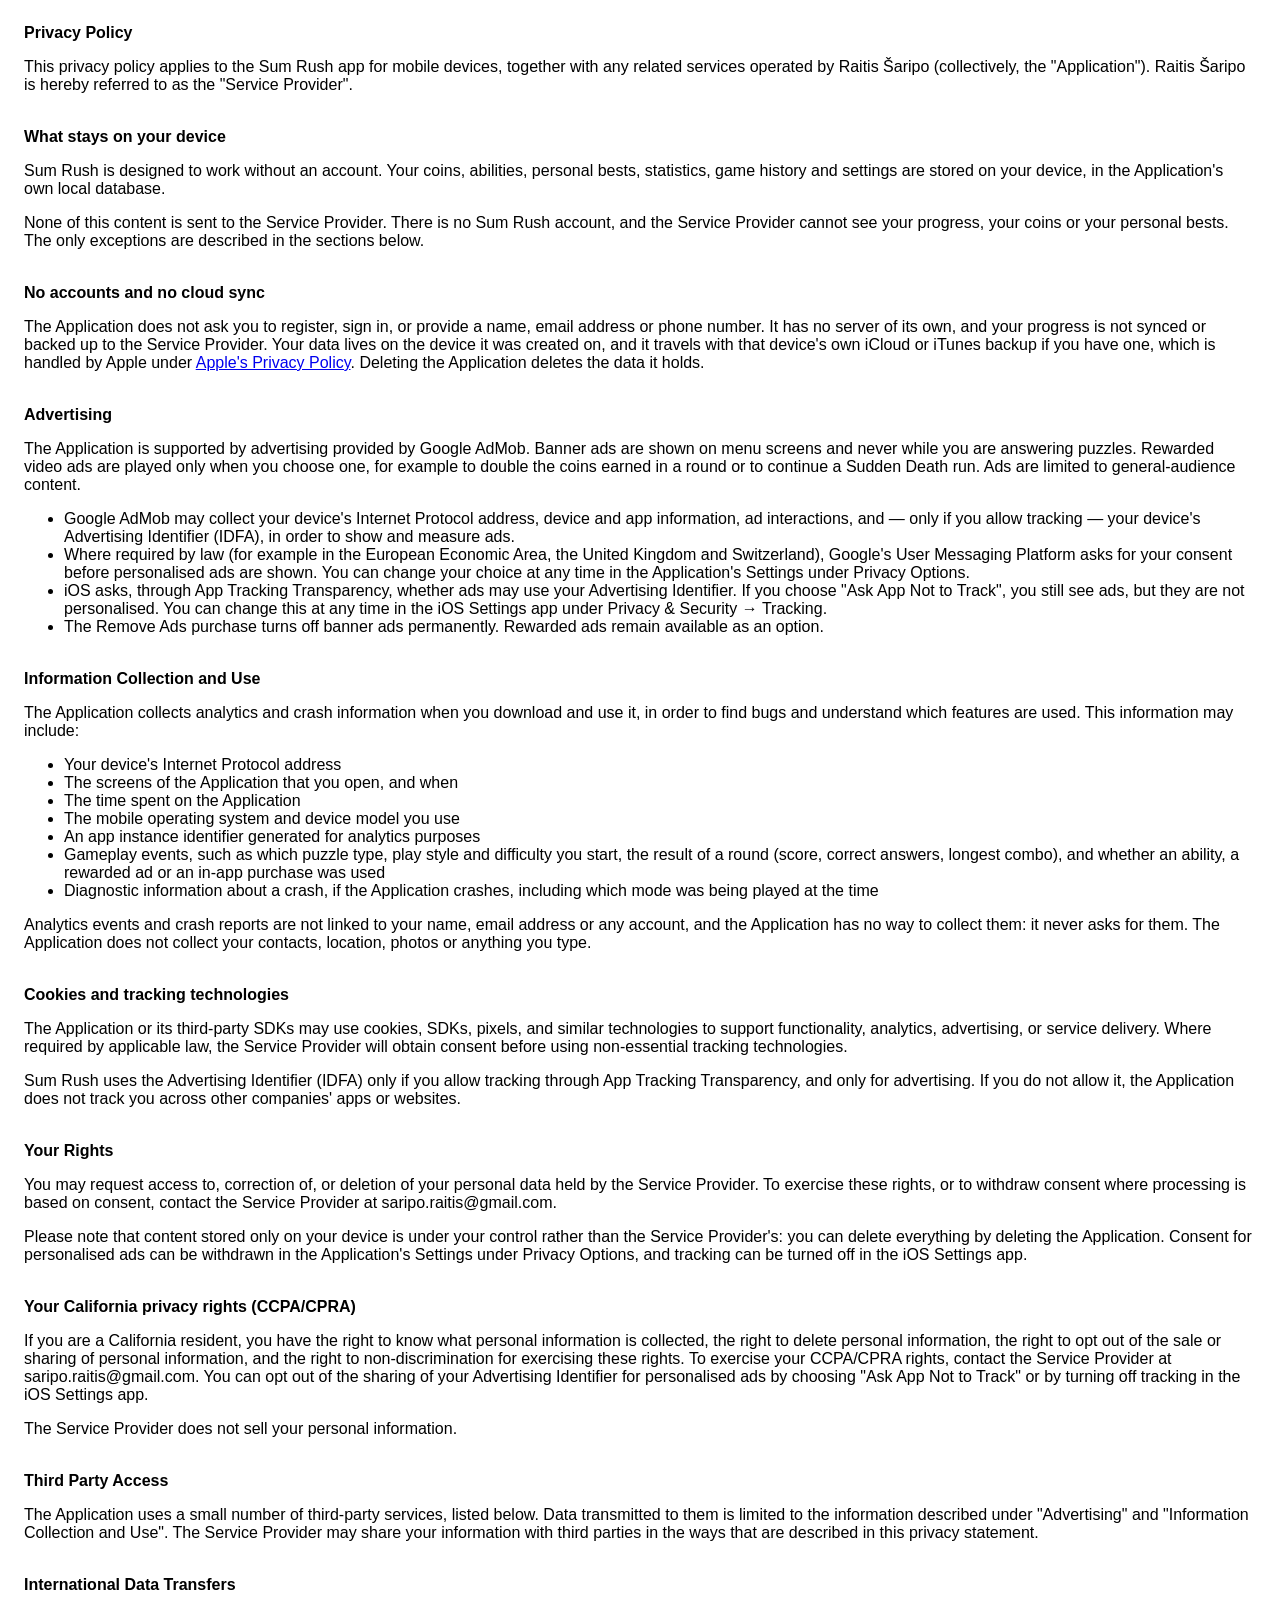
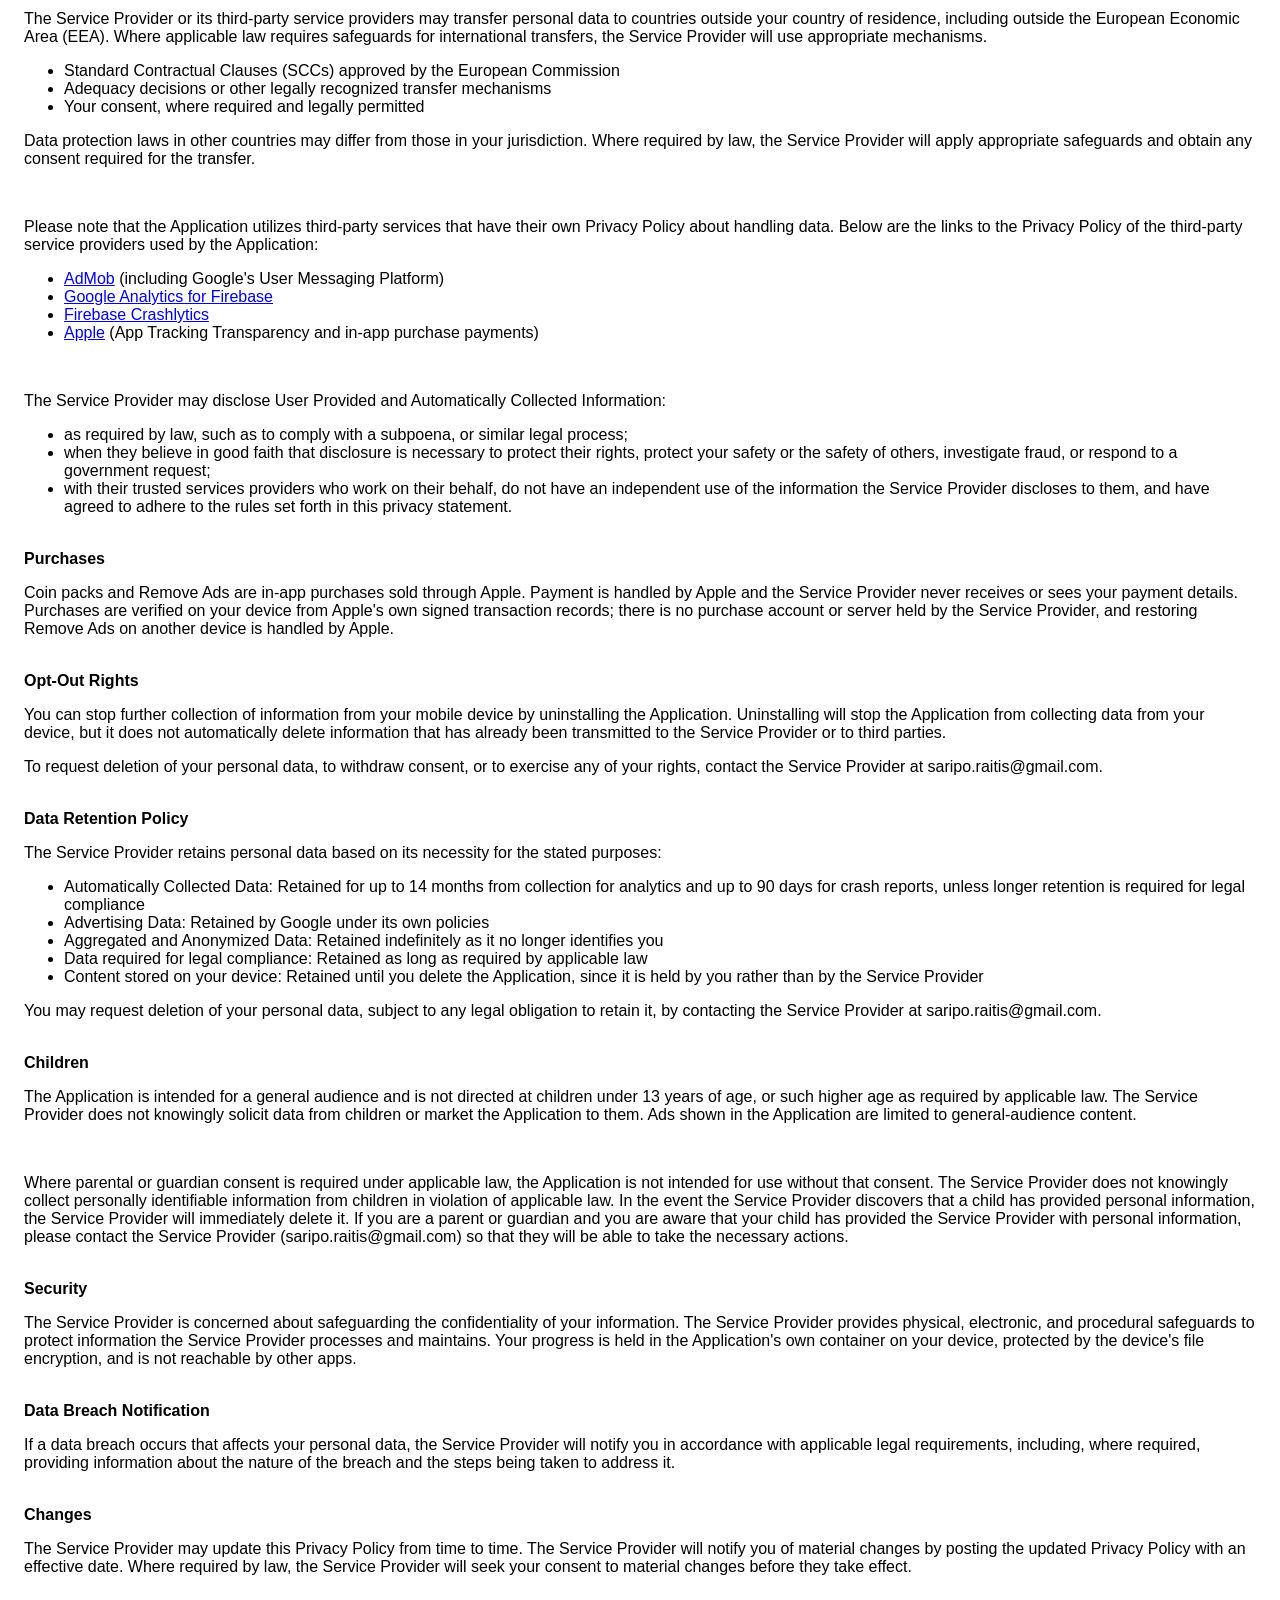
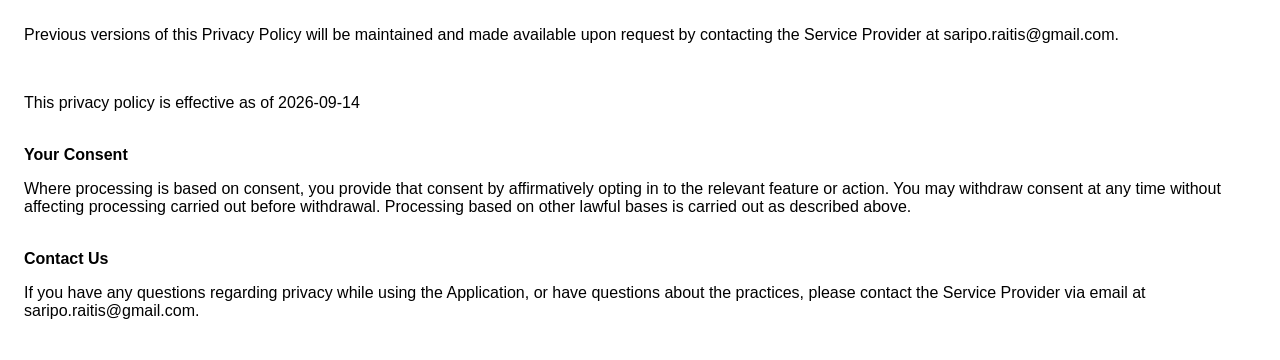
==== privacy-policy.html @ c650c555 "Add initial privacy policy for the application" ====
<!doctype html>
<html>
    <head>
        <meta charset="utf-8" />
        <meta name="viewport" content="width=device-width" />
        <title>Privacy Policy</title>
        <style>
            body {
                font-family: "Helvetica Neue", Helvetica, Arial, sans-serif;
                padding: 1em;
            }
        </style>
    </head>
    <body>
        <strong>Privacy Policy</strong>
        <p>
            This privacy policy applies to the Sum Rush app for mobile devices, together with any related services
            operated by Raitis Šaripo (collectively, the "Application"). Raitis Šaripo is hereby referred to as the
            "Service Provider".
        </p>
        <br /><strong>What stays on your device</strong>
        <p>
            Sum Rush is designed to work without an account. Your coins, abilities, personal bests, statistics, game
            history and settings are stored on your device, in the Application's own local database.
        </p>
        <p>
            None of this content is sent to the Service Provider. There is no Sum Rush account, and the Service
            Provider cannot see your progress, your coins or your personal bests. The only exceptions are described in
            the sections below.
        </p>
        <br /><strong>No accounts and no cloud sync</strong>
        <p>
            The Application does not ask you to register, sign in, or provide a name, email address or phone number. It
            has no server of its own, and your progress is not synced or backed up to the Service Provider. Your data
            lives on the device it was created on, and it travels with that device's own iCloud or iTunes backup if you
            have one, which is handled by Apple under
            <a href="https://www.apple.com/legal/privacy/" target="_blank" rel="noopener noreferrer"
                >Apple's Privacy Policy</a
            >. Deleting the Application deletes the data it holds.
        </p>
        <br /><strong>Advertising</strong>
        <p>
            The Application is supported by advertising provided by Google AdMob. Banner ads are shown on menu screens
            and never while you are answering puzzles. Rewarded video ads are played only when you choose one, for
            example to double the coins earned in a round or to continue a Sudden Death run. Ads are limited to
            general-audience content.
        </p>
        <ul>
            <li>
                Google AdMob may collect your device's Internet Protocol address, device and app information, ad
                interactions, and — only if you allow tracking — your device's Advertising Identifier (IDFA), in order
                to show and measure ads.
            </li>
            <li>
                Where required by law (for example in the European Economic Area, the United Kingdom and Switzerland),
                Google's User Messaging Platform asks for your consent before personalised ads are shown. You can
                change your choice at any time in the Application's Settings under Privacy Options.
            </li>
            <li>
                iOS asks, through App Tracking Transparency, whether ads may use your Advertising Identifier. If you
                choose "Ask App Not to Track", you still see ads, but they are not personalised. You can change this at
                any time in the iOS Settings app under Privacy &amp; Security → Tracking.
            </li>
            <li>
                The Remove Ads purchase turns off banner ads permanently. Rewarded ads remain available as an option.
            </li>
        </ul>
        <br /><strong>Information Collection and Use</strong>
        <p>
            The Application collects analytics and crash information when you download and use it, in order to find
            bugs and understand which features are used. This information may include:
        </p>
        <ul>
            <li>Your device's Internet Protocol address</li>
            <li>The screens of the Application that you open, and when</li>
            <li>The time spent on the Application</li>
            <li>The mobile operating system and device model you use</li>
            <li>An app instance identifier generated for analytics purposes</li>
            <li>
                Gameplay events, such as which puzzle type, play style and difficulty you start, the result of a round
                (score, correct answers, longest combo), and whether an ability, a rewarded ad or an in-app purchase
                was used
            </li>
            <li>
                Diagnostic information about a crash, if the Application crashes, including which mode was being
                played at the time
            </li>
        </ul>
        <p>
            Analytics events and crash reports are not linked to your name, email address or any account, and the
            Application has no way to collect them: it never asks for them. The Application does not collect your
            contacts, location, photos or anything you type.
        </p>
        <br /><strong>Cookies and tracking technologies</strong>
        <p>
            The Application or its third-party SDKs may use cookies, SDKs, pixels, and similar technologies to support
            functionality, analytics, advertising, or service delivery. Where required by applicable law, the Service
            Provider will obtain consent before using non-essential tracking technologies.
        </p>
        <p>
            Sum Rush uses the Advertising Identifier (IDFA) only if you allow tracking through App Tracking
            Transparency, and only for advertising. If you do not allow it, the Application does not track you across
            other companies' apps or websites.
        </p>
        <!----><br /><strong>Your Rights</strong>
        <p>
            You may request access to, correction of, or deletion of your personal data held by the Service Provider.
            To exercise these rights, or to withdraw consent where processing is based on consent, contact the Service
            Provider at saripo.raitis@gmail.com.
        </p>
        <p>
            Please note that content stored only on your device is under your control rather than the Service
            Provider's: you can delete everything by deleting the Application. Consent for personalised ads can be
            withdrawn in the Application's Settings under Privacy Options, and tracking can be turned off in the iOS
            Settings app.
        </p>
        <br /><strong>Your California privacy rights (CCPA/CPRA)</strong>
        <p>
            If you are a California resident, you have the right to know what personal information is collected, the
            right to delete personal information, the right to opt out of the sale or sharing of personal information,
            and the right to non-discrimination for exercising these rights. To exercise your CCPA/CPRA rights, contact
            the Service Provider at saripo.raitis@gmail.com. You can opt out of the sharing of your Advertising
            Identifier for personalised ads by choosing "Ask App Not to Track" or by turning off tracking in the iOS
            Settings app.
        </p>
        <p>The Service Provider does not sell your personal information.</p>
        <br /><strong>Third Party Access</strong>
        <p>
            The Application uses a small number of third-party services, listed below. Data transmitted to them is
            limited to the information described under "Advertising" and "Information Collection and Use". The Service
            Provider may share your information with third parties in the ways that are described in this privacy
            statement.
        </p>
        <br /><strong>International Data Transfers</strong>
        <p>
            The Service Provider or its third-party service providers may transfer personal data to countries outside
            your country of residence, including outside the European Economic Area (EEA). Where applicable law
            requires safeguards for international transfers, the Service Provider will use appropriate mechanisms.
        </p>
        <ul>
            <li>Standard Contractual Clauses (SCCs) approved by the European Commission</li>
            <li>Adequacy decisions or other legally recognized transfer mechanisms</li>
            <li>Your consent, where required and legally permitted</li>
        </ul>
        <p>
            Data protection laws in other countries may differ from those in your jurisdiction. Where required by law,
            the Service Provider will apply appropriate safeguards and obtain any consent required for the transfer.
        </p>
        <div>
            <br />
            <p>
                Please note that the Application utilizes third-party services that have their own Privacy Policy about
                handling data. Below are the links to the Privacy Policy of the third-party service providers used by
                the Application:
            </p>
            <ul>
                <li>
                    <a href="https://support.google.com/admob/answer/6128543" target="_blank" rel="noopener noreferrer"
                        >AdMob</a
                    >
                    (including Google's User Messaging Platform)
                </li>
                <li>
                    <a href="https://firebase.google.com/support/privacy" target="_blank" rel="noopener noreferrer"
                        >Google Analytics for Firebase</a
                    >
                </li>
                <li>
                    <a href="https://firebase.google.com/support/privacy/" target="_blank" rel="noopener noreferrer"
                        >Firebase Crashlytics</a
                    >
                </li>
                <li>
                    <a href="https://www.apple.com/legal/privacy/" target="_blank" rel="noopener noreferrer">Apple</a>
                    (App Tracking Transparency and in-app purchase payments)
                </li>
            </ul>
        </div>
        <br />
        <p>The Service Provider may disclose User Provided and Automatically Collected Information:</p>
        <ul>
            <li>as required by law, such as to comply with a subpoena, or similar legal process;</li>
            <li>
                when they believe in good faith that disclosure is necessary to protect their rights, protect your
                safety or the safety of others, investigate fraud, or respond to a government request;
            </li>
            <li>
                with their trusted services providers who work on their behalf, do not have an independent use of the
                information the Service Provider discloses to them, and have agreed to adhere to the rules set forth in
                this privacy statement.
            </li>
        </ul>
        <p></p>
        <br /><strong>Purchases</strong>
        <p>
            Coin packs and Remove Ads are in-app purchases sold through Apple. Payment is handled by Apple and the
            Service Provider never receives or sees your payment details. Purchases are verified on your device from
            Apple's own signed transaction records; there is no purchase account or server held by the Service
            Provider, and restoring Remove Ads on another device is handled by Apple.
        </p>
        <br /><strong>Opt-Out Rights</strong>
        <div>
            <p>
                You can stop further collection of information from your mobile device by uninstalling the Application.
                Uninstalling will stop the Application from collecting data from your device, but it does not
                automatically delete information that has already been transmitted to the Service Provider or to third
                parties.
            </p>
        </div>
        <!---->
        <p>
            To request deletion of your personal data, to withdraw consent, or to exercise any of your rights, contact
            the Service Provider at saripo.raitis@gmail.com.
        </p>
        <br /><strong>Data Retention Policy</strong>
        <p>The Service Provider retains personal data based on its necessity for the stated purposes:</p>
        <ul>
            <li>
                Automatically Collected Data: Retained for up to 14 months from collection for analytics and up to 90
                days for crash reports, unless longer retention is required for legal compliance
            </li>
            <li>Advertising Data: Retained by Google under its own policies</li>
            <li>Aggregated and Anonymized Data: Retained indefinitely as it no longer identifies you</li>
            <li>Data required for legal compliance: Retained as long as required by applicable law</li>
            <li>
                Content stored on your device: Retained until you delete the Application, since it is held by you
                rather than by the Service Provider
            </li>
        </ul>
        <p>
            You may request deletion of your personal data, subject to any legal obligation to retain it, by contacting
            the Service Provider at saripo.raitis@gmail.com.
        </p>
        <!----><br /><strong>Children</strong>
        <p>
            The Application is intended for a general audience and is not directed at children under 13 years of age,
            or such higher age as required by applicable law. The Service Provider does not knowingly solicit data from
            children or market the Application to them. Ads shown in the Application are limited to general-audience
            content.
        </p>
        <div>
            <br />
            <p>
                Where parental or guardian consent is required under applicable law, the Application is not intended
                for use without that consent. The Service Provider does not knowingly collect personally identifiable
                information from children in violation of applicable law. In the event the Service Provider discovers
                that a child has provided personal information, the Service Provider will immediately delete it. If you
                are a parent or guardian and you are aware that your child has provided the Service Provider with
                personal information, please contact the Service Provider (saripo.raitis@gmail.com) so that they will be
                able to take the necessary actions.
            </p>
        </div>
        <br /><strong>Security</strong>
        <p>
            The Service Provider is concerned about safeguarding the confidentiality of your information. The Service
            Provider provides physical, electronic, and procedural safeguards to protect information the Service
            Provider processes and maintains. Your progress is held in the Application's own container on your device,
            protected by the device's file encryption, and is not reachable by other apps.
        </p>
        <br /><strong>Data Breach Notification</strong>
        <p>
            If a data breach occurs that affects your personal data, the Service Provider will notify you in accordance
            with applicable legal requirements, including, where required, providing information about the nature of
            the breach and the steps being taken to address it.
        </p>
        <br /><strong>Changes</strong>
        <p>
            The Service Provider may update this Privacy Policy from time to time. The Service Provider will notify you
            of material changes by posting the updated Privacy Policy with an effective date. Where required by law,
            the Service Provider will seek your consent to material changes before they take effect.
        </p>
        <br />
        <p>
            Previous versions of this Privacy Policy will be maintained and made available upon request by contacting
            the Service Provider at saripo.raitis@gmail.com.
        </p>
        <br />
        <p>This privacy policy is effective as of 2026-09-14</p>
        <br /><strong>Your Consent</strong>
        <p>
            Where processing is based on consent, you provide that consent by affirmatively opting in to the relevant
            feature or action. You may withdraw consent at any time without affecting processing carried out before
            withdrawal. Processing based on other lawful bases is carried out as described above.
        </p>
        <br /><strong>Contact Us</strong>
        <p>
            If you have any questions regarding privacy while using the Application, or have questions about the
            practices, please contact the Service Provider via email at saripo.raitis@gmail.com.
        </p>
    </body>
</html>
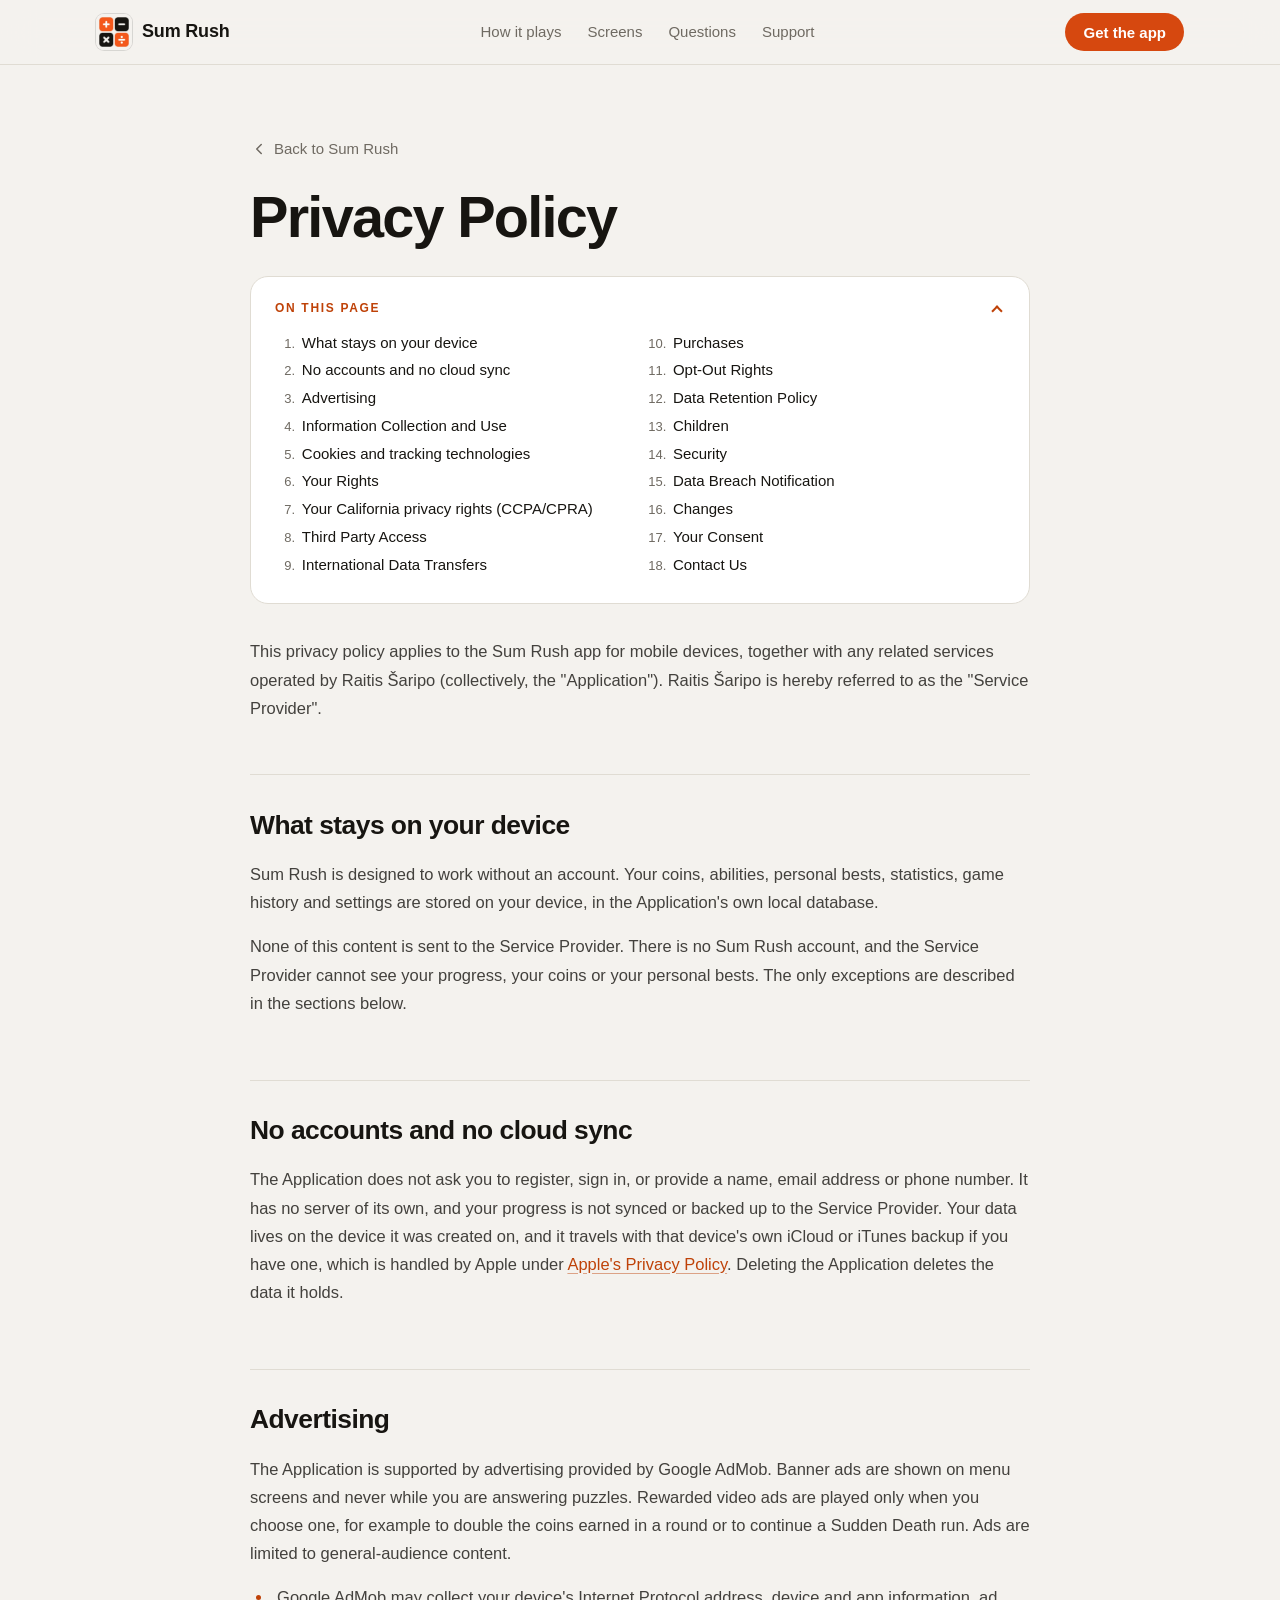
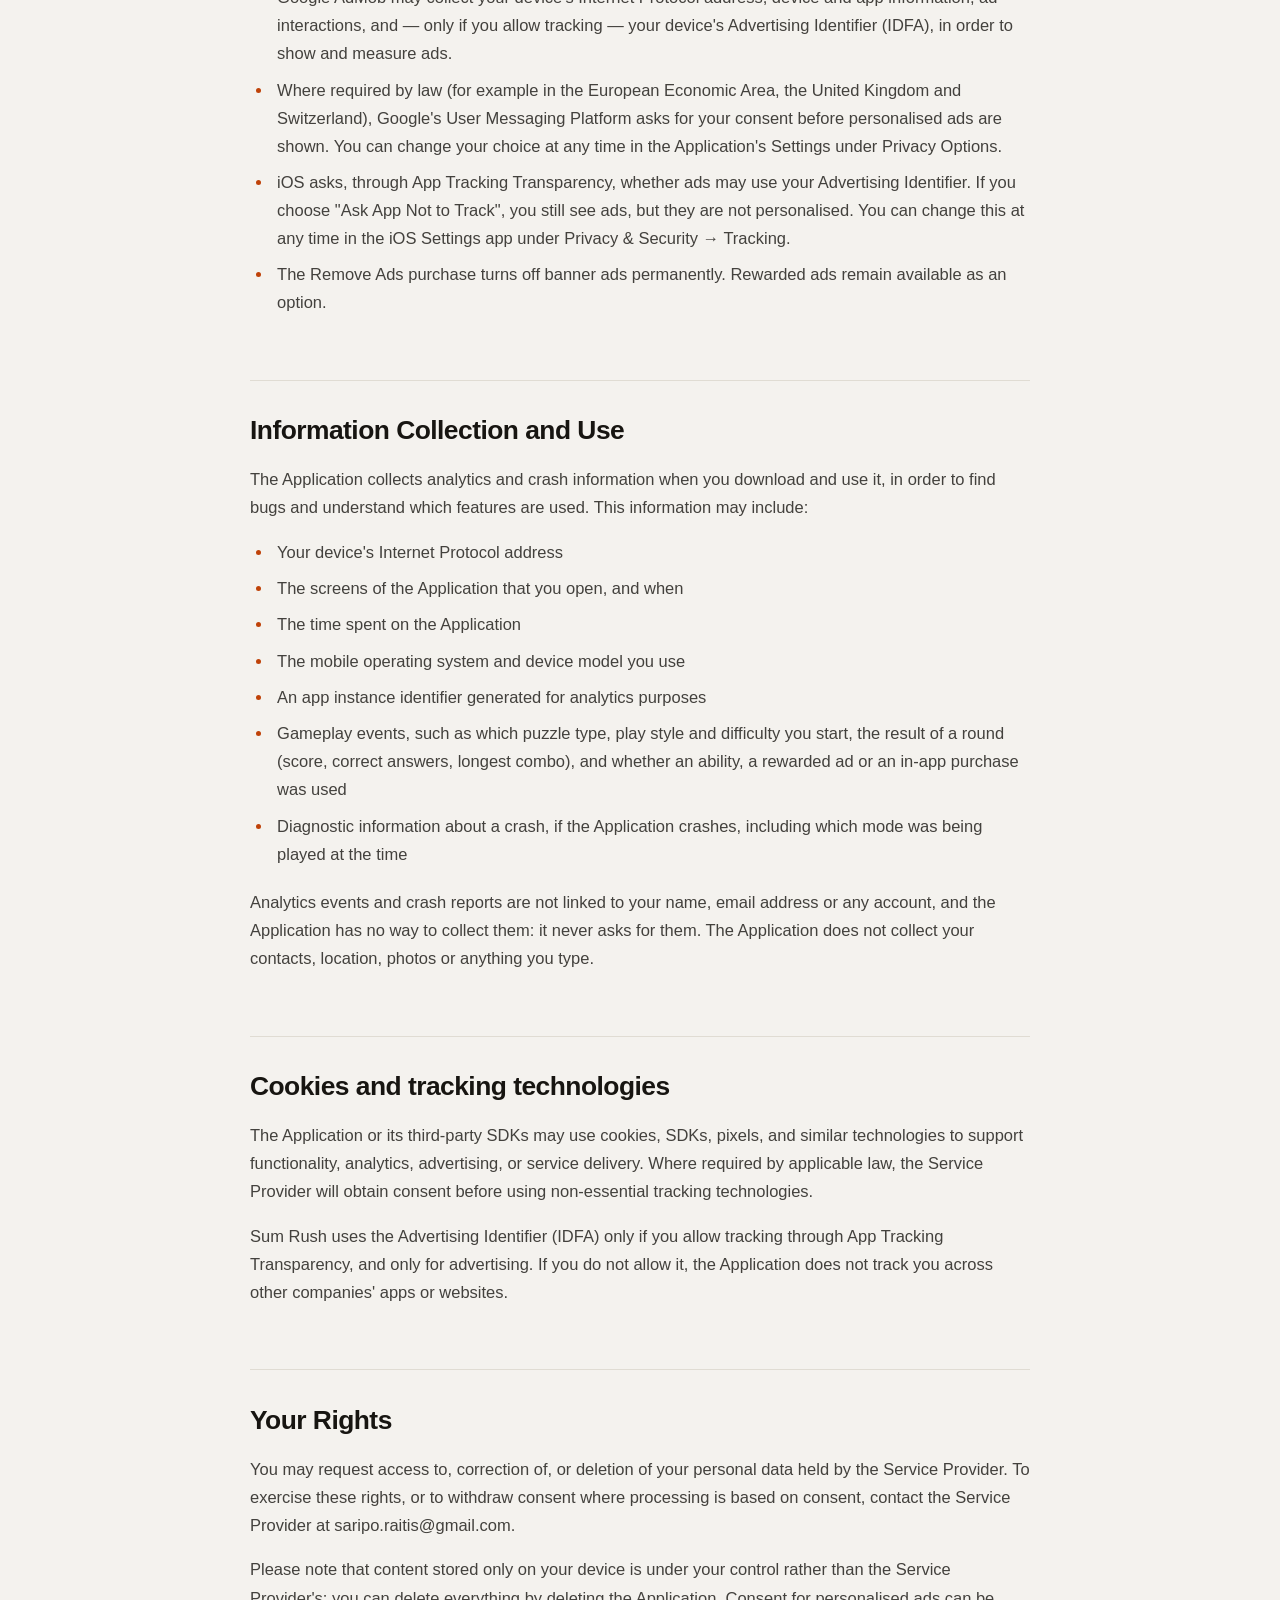
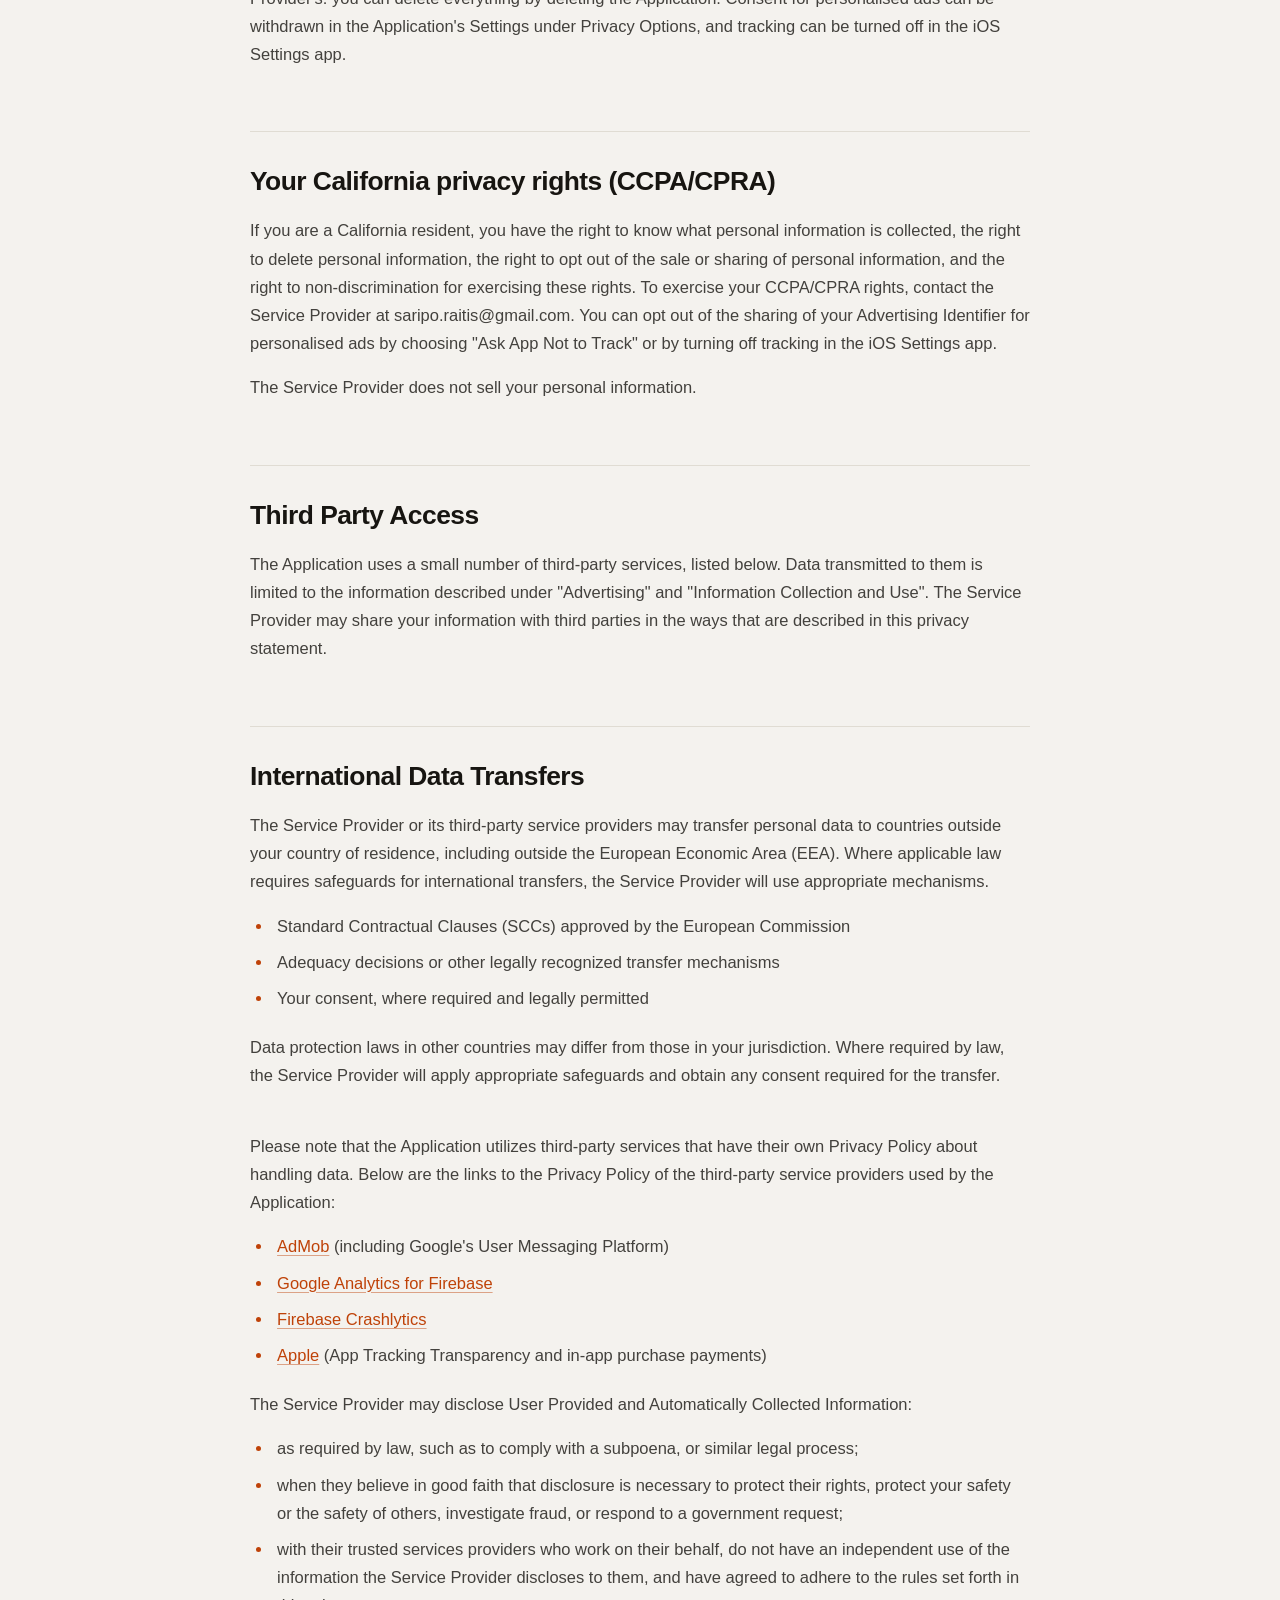
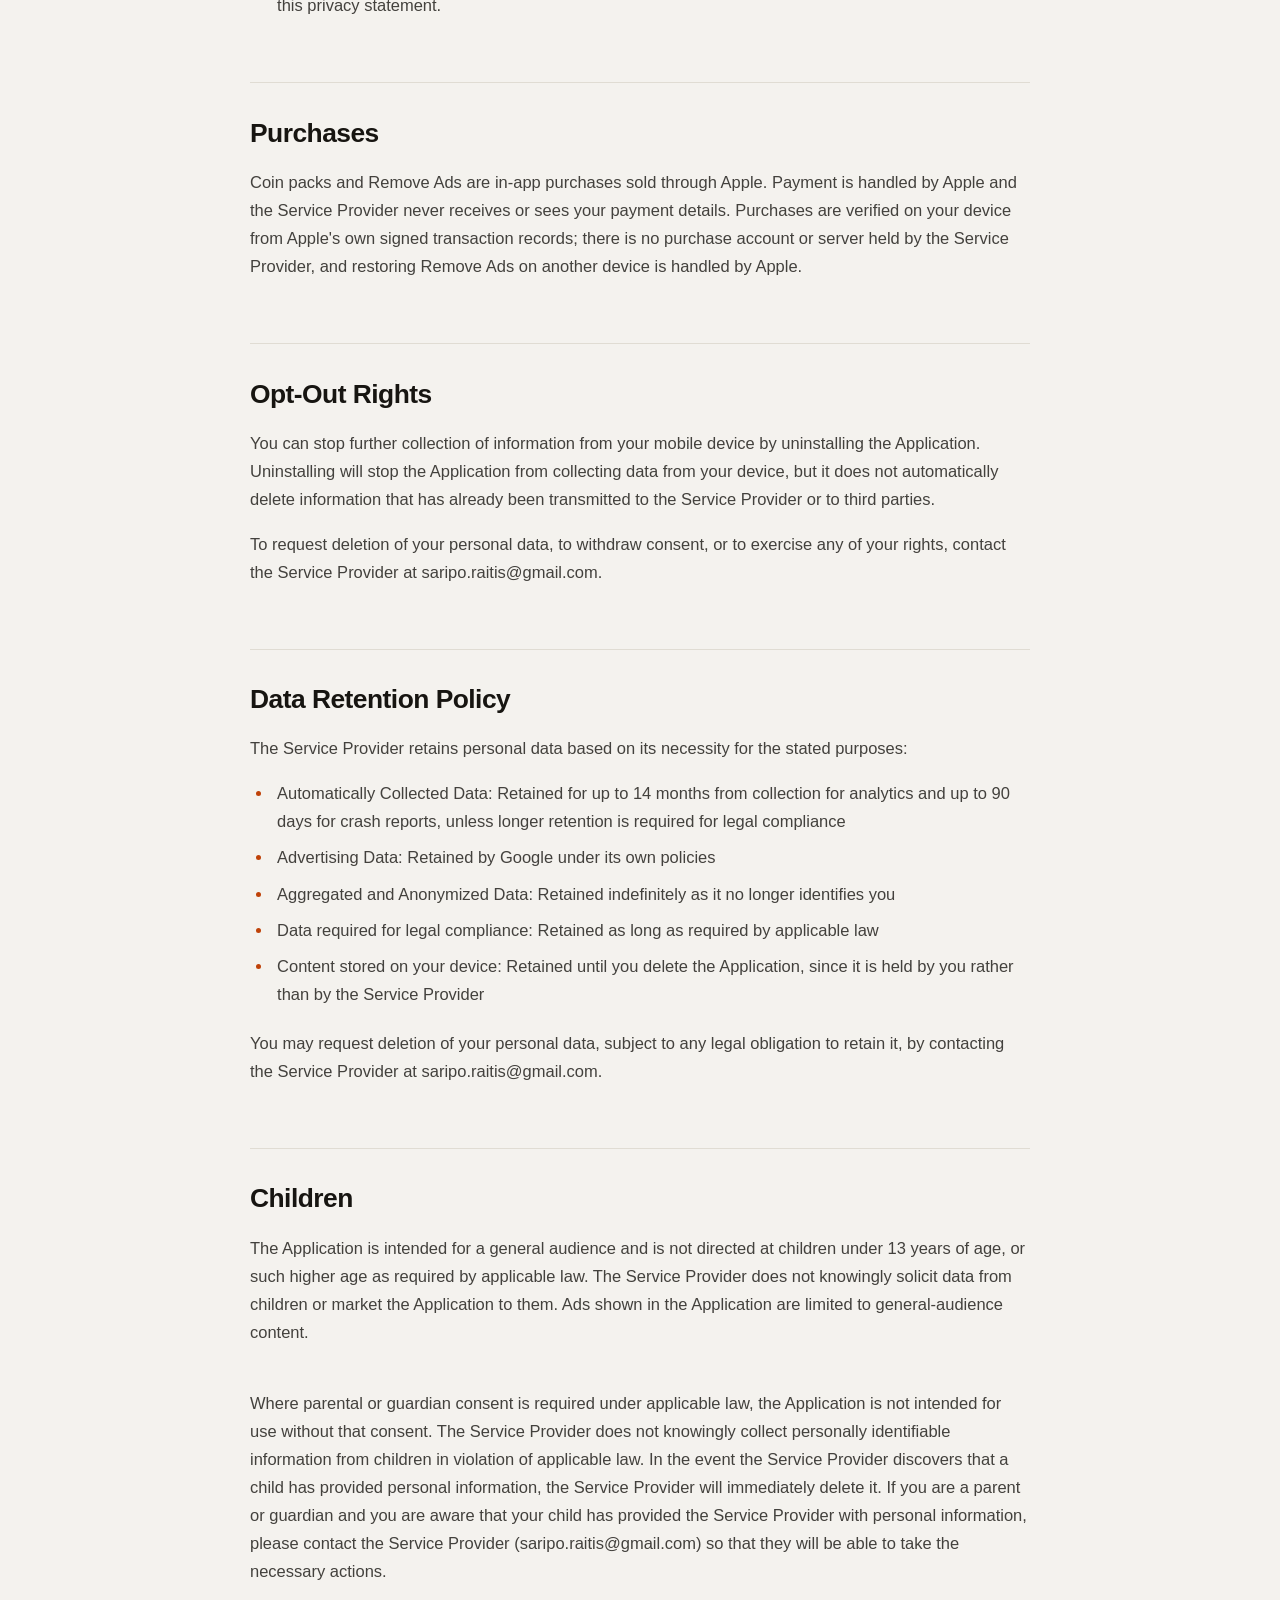
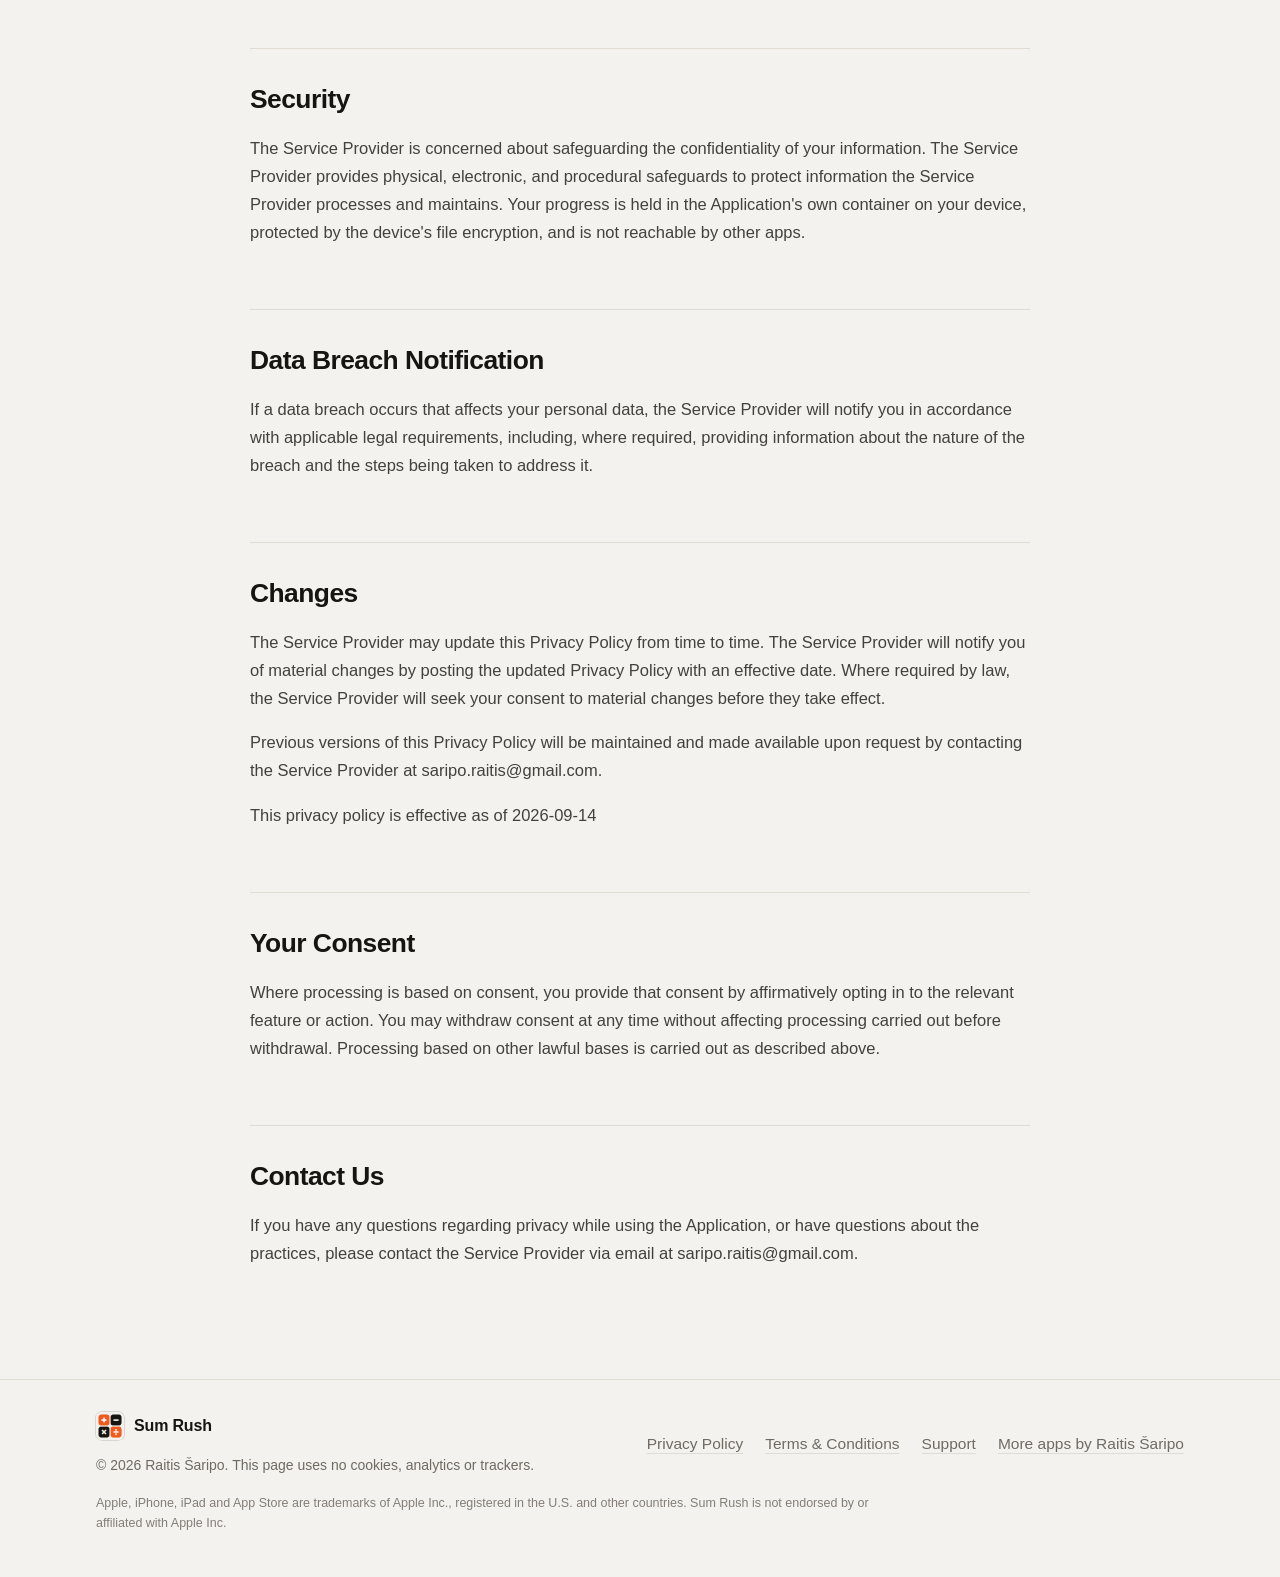
==== commit 5173c64d: "Support and legal pages the Countless way Support is a centred, button-only section: 'Email support'" ====
--- a/privacy-policy.html
+++ b/privacy-policy.html
@@ -1,24 +1,75 @@
 <!doctype html>
-<html>
-    <head>
-        <meta charset="utf-8" />
-        <meta name="viewport" content="width=device-width" />
-        <title>Privacy Policy</title>
-        <style>
-            body {
-                font-family: "Helvetica Neue", Helvetica, Arial, sans-serif;
-                padding: 1em;
-            }
-        </style>
-    </head>
-    <body>
-        <strong>Privacy Policy</strong>
+<html lang="en">
+<head>
+    <meta charset="utf-8" />
+    <meta name="viewport" content="width=device-width, initial-scale=1, viewport-fit=cover" />
+    <title>Privacy Policy – Sum Rush</title>
+    <meta name="description" content="Privacy Policy for the Sum Rush app: what stays on your device, what is collected, and your rights." />
+    <meta name="theme-color" content="#F4F2EE" />
+    <meta name="color-scheme" content="light" />
+    <link rel="canonical" href="https://raichibald.github.io/sumrush.github.io/privacy-policy.html" />
+    <link rel="icon" type="image/png" href="favicon.png" />
+    <link rel="apple-touch-icon" href="apple-touch-icon.png" />
+    <link rel="stylesheet" href="styles.css" />
+    <link rel="stylesheet" href="legal.css" />
+</head>
+<body>
+    <a class="skip" href="#main">Skip to content</a>
+
+    <header class="site-header" id="top">
+        <div class="wrap bar">
+            <a class="brand" href="./" aria-label="Sum Rush home">
+                <img src="assets/icon-192.webp" width="36" height="36" alt="" />
+                <span>Sum Rush</span>
+            </a>
+            <nav class="nav" aria-label="Primary">
+                <a href="./#features">How it plays</a>
+                <a href="./#screens">Screens</a>
+                <a href="./#faq">Questions</a>
+                <a href="./#support">Support</a>
+            </nav>
+            <a class="btn btn-sm" href="https://apps.apple.com/app/id6811618142">Get the app</a>
+        </div>
+    </header>
+
+    <main id="main">
+        <div class="doc-wrap">
+            <a class="doc-back" href="./">
+                <svg viewBox="0 0 24 24" width="18" height="18" aria-hidden="true"><path d="M15 6l-6 6 6 6" /></svg>
+                Back to Sum Rush
+            </a>
+            <article class="doc">
+        <h1>Privacy Policy</h1>
+                <details class="toc" data-toc open>
+                    <summary>On this page</summary>
+                    <ol>
+                    <li><a href="#what-stays-on-your-device">What stays on your device</a></li>
+                    <li><a href="#no-accounts-and-no-cloud-sync">No accounts and no cloud sync</a></li>
+                    <li><a href="#advertising">Advertising</a></li>
+                    <li><a href="#information-collection-and-use">Information Collection and Use</a></li>
+                    <li><a href="#cookies-and-tracking-technologies">Cookies and tracking technologies</a></li>
+                    <li><a href="#your-rights">Your Rights</a></li>
+                    <li><a href="#your-california-privacy-rights-ccpa-cpra">Your California privacy rights (CCPA/CPRA)</a></li>
+                    <li><a href="#third-party-access">Third Party Access</a></li>
+                    <li><a href="#international-data-transfers">International Data Transfers</a></li>
+                    <li><a href="#purchases">Purchases</a></li>
+                    <li><a href="#opt-out-rights">Opt-Out Rights</a></li>
+                    <li><a href="#data-retention-policy">Data Retention Policy</a></li>
+                    <li><a href="#children">Children</a></li>
+                    <li><a href="#security">Security</a></li>
+                    <li><a href="#data-breach-notification">Data Breach Notification</a></li>
+                    <li><a href="#changes">Changes</a></li>
+                    <li><a href="#your-consent">Your Consent</a></li>
+                    <li><a href="#contact-us">Contact Us</a></li>
+                    </ol>
+                </details>
+
         <p>
             This privacy policy applies to the Sum Rush app for mobile devices, together with any related services
             operated by Raitis Šaripo (collectively, the "Application"). Raitis Šaripo is hereby referred to as the
             "Service Provider".
         </p>
-        <br /><strong>What stays on your device</strong>
+        <br /><h2 id="what-stays-on-your-device">What stays on your device</h2>
         <p>
             Sum Rush is designed to work without an account. Your coins, abilities, personal bests, statistics, game
             history and settings are stored on your device, in the Application's own local database.
@@ -28,7 +79,7 @@
             Provider cannot see your progress, your coins or your personal bests. The only exceptions are described in
             the sections below.
         </p>
-        <br /><strong>No accounts and no cloud sync</strong>
+        <br /><h2 id="no-accounts-and-no-cloud-sync">No accounts and no cloud sync</h2>
         <p>
             The Application does not ask you to register, sign in, or provide a name, email address or phone number. It
             has no server of its own, and your progress is not synced or backed up to the Service Provider. Your data
@@ -38,7 +89,7 @@
                 >Apple's Privacy Policy</a
             >. Deleting the Application deletes the data it holds.
         </p>
-        <br /><strong>Advertising</strong>
+        <br /><h2 id="advertising">Advertising</h2>
         <p>
             The Application is supported by advertising provided by Google AdMob. Banner ads are shown on menu screens
             and never while you are answering puzzles. Rewarded video ads are played only when you choose one, for
@@ -65,7 +116,7 @@
                 The Remove Ads purchase turns off banner ads permanently. Rewarded ads remain available as an option.
             </li>
         </ul>
-        <br /><strong>Information Collection and Use</strong>
+        <br /><h2 id="information-collection-and-use">Information Collection and Use</h2>
         <p>
             The Application collects analytics and crash information when you download and use it, in order to find
             bugs and understand which features are used. This information may include:
@@ -91,7 +142,7 @@
             Application has no way to collect them: it never asks for them. The Application does not collect your
             contacts, location, photos or anything you type.
         </p>
-        <br /><strong>Cookies and tracking technologies</strong>
+        <br /><h2 id="cookies-and-tracking-technologies">Cookies and tracking technologies</h2>
         <p>
             The Application or its third-party SDKs may use cookies, SDKs, pixels, and similar technologies to support
             functionality, analytics, advertising, or service delivery. Where required by applicable law, the Service
@@ -102,7 +153,7 @@
             Transparency, and only for advertising. If you do not allow it, the Application does not track you across
             other companies' apps or websites.
         </p>
-        <!----><br /><strong>Your Rights</strong>
+        <br /><h2 id="your-rights">Your Rights</h2>
         <p>
             You may request access to, correction of, or deletion of your personal data held by the Service Provider.
             To exercise these rights, or to withdraw consent where processing is based on consent, contact the Service
@@ -114,7 +165,7 @@
             withdrawn in the Application's Settings under Privacy Options, and tracking can be turned off in the iOS
             Settings app.
         </p>
-        <br /><strong>Your California privacy rights (CCPA/CPRA)</strong>
+        <br /><h2 id="your-california-privacy-rights-ccpa-cpra">Your California privacy rights (CCPA/CPRA)</h2>
         <p>
             If you are a California resident, you have the right to know what personal information is collected, the
             right to delete personal information, the right to opt out of the sale or sharing of personal information,
@@ -124,14 +175,14 @@
             Settings app.
         </p>
         <p>The Service Provider does not sell your personal information.</p>
-        <br /><strong>Third Party Access</strong>
+        <br /><h2 id="third-party-access">Third Party Access</h2>
         <p>
             The Application uses a small number of third-party services, listed below. Data transmitted to them is
             limited to the information described under "Advertising" and "Information Collection and Use". The Service
             Provider may share your information with third parties in the ways that are described in this privacy
             statement.
         </p>
-        <br /><strong>International Data Transfers</strong>
+        <br /><h2 id="international-data-transfers">International Data Transfers</h2>
         <p>
             The Service Provider or its third-party service providers may transfer personal data to countries outside
             your country of residence, including outside the European Economic Area (EEA). Where applicable law
@@ -191,14 +242,14 @@
             </li>
         </ul>
         <p></p>
-        <br /><strong>Purchases</strong>
+        <br /><h2 id="purchases">Purchases</h2>
         <p>
             Coin packs and Remove Ads are in-app purchases sold through Apple. Payment is handled by Apple and the
             Service Provider never receives or sees your payment details. Purchases are verified on your device from
             Apple's own signed transaction records; there is no purchase account or server held by the Service
             Provider, and restoring Remove Ads on another device is handled by Apple.
         </p>
-        <br /><strong>Opt-Out Rights</strong>
+        <br /><h2 id="opt-out-rights">Opt-Out Rights</h2>
         <div>
             <p>
                 You can stop further collection of information from your mobile device by uninstalling the Application.
@@ -207,12 +258,12 @@
                 parties.
             </p>
         </div>
-        <!---->
+        
         <p>
             To request deletion of your personal data, to withdraw consent, or to exercise any of your rights, contact
             the Service Provider at saripo.raitis@gmail.com.
         </p>
-        <br /><strong>Data Retention Policy</strong>
+        <br /><h2 id="data-retention-policy">Data Retention Policy</h2>
         <p>The Service Provider retains personal data based on its necessity for the stated purposes:</p>
         <ul>
             <li>
@@ -231,7 +282,7 @@
             You may request deletion of your personal data, subject to any legal obligation to retain it, by contacting
             the Service Provider at saripo.raitis@gmail.com.
         </p>
-        <!----><br /><strong>Children</strong>
+        <br /><h2 id="children">Children</h2>
         <p>
             The Application is intended for a general audience and is not directed at children under 13 years of age,
             or such higher age as required by applicable law. The Service Provider does not knowingly solicit data from
@@ -250,20 +301,20 @@
                 able to take the necessary actions.
             </p>
         </div>
-        <br /><strong>Security</strong>
+        <br /><h2 id="security">Security</h2>
         <p>
             The Service Provider is concerned about safeguarding the confidentiality of your information. The Service
             Provider provides physical, electronic, and procedural safeguards to protect information the Service
             Provider processes and maintains. Your progress is held in the Application's own container on your device,
             protected by the device's file encryption, and is not reachable by other apps.
         </p>
-        <br /><strong>Data Breach Notification</strong>
+        <br /><h2 id="data-breach-notification">Data Breach Notification</h2>
         <p>
             If a data breach occurs that affects your personal data, the Service Provider will notify you in accordance
             with applicable legal requirements, including, where required, providing information about the nature of
             the breach and the steps being taken to address it.
         </p>
-        <br /><strong>Changes</strong>
+        <br /><h2 id="changes">Changes</h2>
         <p>
             The Service Provider may update this Privacy Policy from time to time. The Service Provider will notify you
             of material changes by posting the updated Privacy Policy with an effective date. Where required by law,
@@ -276,16 +327,46 @@
         </p>
         <br />
         <p>This privacy policy is effective as of 2026-09-14</p>
-        <br /><strong>Your Consent</strong>
+        <br /><h2 id="your-consent">Your Consent</h2>
         <p>
             Where processing is based on consent, you provide that consent by affirmatively opting in to the relevant
             feature or action. You may withdraw consent at any time without affecting processing carried out before
             withdrawal. Processing based on other lawful bases is carried out as described above.
         </p>
-        <br /><strong>Contact Us</strong>
+        <br /><h2 id="contact-us">Contact Us</h2>
         <p>
             If you have any questions regarding privacy while using the Application, or have questions about the
             practices, please contact the Service Provider via email at saripo.raitis@gmail.com.
         </p>
-    </body>
+    
+            </article>
+        </div>
+    </main>
+
+    <footer class="site-footer">
+        <div class="wrap foot-grid">
+            <div>
+                <a class="brand" href="./">
+                    <img src="assets/icon-192.webp" width="28" height="28" alt="" />
+                    <span>Sum Rush</span>
+                </a>
+                <p class="copy">&copy; 2026 Raitis &Scaron;aripo. This page uses no cookies, analytics or trackers.</p>
+            </div>
+            <nav class="links" aria-label="Legal and support">
+                <a href="privacy-policy.html">Privacy Policy</a>
+                <a href="terms-and-conditions.html">Terms &amp; Conditions</a>
+                <a href="./#support">Support</a>
+                <a href="https://raichibald.github.io/">More apps by Raitis &Scaron;aripo</a>
+            </nav>
+        </div>
+        <div class="wrap">
+            <p class="legal">
+                Apple, iPhone, iPad and App Store are trademarks of Apple Inc., registered in the U.S. and other
+                countries. Sum Rush is not endorsed by or affiliated with Apple Inc.
+            </p>
+        </div>
+    </footer>
+
+    <script src="script.js" defer></script>
+</body>
 </html>
--- a/styles.css
+++ b/styles.css
@@ -0,0 +1,710 @@
+/* Sum Rush landing page. Tokens mirror the app's design system. */
+:root {
+    color-scheme: light;
+    --bg: #F4F2EE;
+    --bg-alt: #ECE9E3;
+    --surface: #FFFFFF;
+    --raised: #FBFAF7;
+    --border: #E0DCD3;
+    --text: #171511;
+    --muted: #6F6A62;
+    --accent: #F4581C;
+    --accent-text: #BF4208;
+    --btn: #D6480F;
+    --btn-hover: #B93C0A;
+    --on-btn: #FFFFFF;
+    --accent-soft: #FCEAE1;
+    --glow-a: rgba(252, 234, 225, 0.95);
+    --glow-b: rgba(233, 228, 243, 0.9);
+    --shadow: 0 26px 50px -20px rgba(23, 21, 17, 0.38);
+    --header-bg: color-mix(in srgb, #F4F2EE 82%, transparent);
+    --font-display: ui-rounded, "SF Pro Rounded", -apple-system, BlinkMacSystemFont, "SF Pro Display", "Segoe UI", Roboto, Arial, sans-serif;
+    --hw: 800;
+    --ht: -0.03em;
+    --hc: none;
+    --h1-size: clamp(36px, 6.4vw, 62px);
+    --h1-lh: 1.05;
+    --h2-size: clamp(28px, 4.4vw, 42px);
+    --h3-size: 21px;
+    --t1: #FAE4D4;
+    --t2: #DFEDE3;
+    --t3: #F8ECCF;
+    --t4: #E9E4F3;
+}
+
+*,
+*::before,
+*::after {
+    box-sizing: border-box;
+}
+html {
+    scroll-behavior: smooth;
+    scroll-padding-top: 76px;
+    -webkit-text-size-adjust: 100%;
+    background: var(--bg);
+}
+body {
+    margin: 0;
+    background: var(--bg);
+    color: var(--text);
+    font-family: -apple-system, BlinkMacSystemFont, "SF Pro Text", "SF Pro Display", "Segoe UI", Roboto, "Helvetica Neue", Arial, sans-serif;
+    font-size: 17px;
+    line-height: 1.55;
+    -webkit-font-smoothing: antialiased;
+    text-rendering: optimizeLegibility;
+}
+img,
+svg {
+    display: block;
+    max-width: 100%;
+}
+a {
+    color: inherit;
+}
+h1,
+h2,
+h3,
+h4,
+p,
+ul,
+ol,
+figure {
+    margin: 0;
+    padding: 0;
+}
+ul,
+ol {
+    list-style: none;
+}
+h1,
+h2,
+h3 {
+    font-family: var(--font-display);
+    font-weight: var(--hw);
+    letter-spacing: var(--ht);
+    text-transform: var(--hc);
+}
+:focus-visible {
+    outline: 2px solid var(--accent-text);
+    outline-offset: 3px;
+    border-radius: 6px;
+}
+.skip {
+    position: absolute;
+    left: 12px;
+    top: -60px;
+    z-index: 100;
+    padding: 10px 16px;
+    background: var(--btn);
+    color: var(--on-btn);
+    font-weight: 600;
+    border-radius: 999px;
+    text-decoration: none;
+}
+.skip:focus {
+    top: 12px;
+}
+.wrap {
+    width: 100%;
+    max-width: 1152px;
+    margin-inline: auto;
+    padding-inline: clamp(16px, 4vw, 32px);
+}
+.hl {
+    color: var(--accent-text);
+}
+
+/* Header */
+.site-header {
+    position: sticky;
+    top: 0;
+    z-index: 50;
+    background: var(--header-bg);
+    -webkit-backdrop-filter: saturate(1.4) blur(18px);
+    backdrop-filter: saturate(1.4) blur(18px);
+    border-bottom: 1px solid var(--border);
+}
+.bar {
+    display: flex;
+    align-items: center;
+    justify-content: space-between;
+    gap: 20px;
+    height: 64px;
+}
+.brand {
+    display: inline-flex;
+    align-items: center;
+    gap: 10px;
+    text-decoration: none;
+    font-weight: 700;
+    font-size: 18px;
+    letter-spacing: -0.01em;
+}
+.brand img {
+    border-radius: 22.37%;
+    box-shadow: 0 0 0 1px rgba(128, 128, 128, 0.25);
+}
+.nav {
+    display: none;
+    gap: 26px;
+    font-size: 15px;
+    color: var(--muted);
+}
+.nav a {
+    text-decoration: none;
+    transition: color 0.2s;
+}
+.nav a:hover {
+    color: var(--text);
+}
+
+/* Buttons */
+.btn {
+    display: inline-flex;
+    align-items: center;
+    justify-content: center;
+    height: 44px;
+    padding: 0 22px;
+    border: 0;
+    border-radius: 999px;
+    background: var(--btn);
+    color: var(--on-btn);
+    font: 650 16px/1 -apple-system, BlinkMacSystemFont, "SF Pro Text", "Segoe UI", Roboto, Arial, sans-serif;
+    text-decoration: none;
+    cursor: pointer;
+    transition: transform 0.15s, background 0.15s;
+}
+.btn:hover {
+    background: var(--btn-hover);
+    transform: translateY(-1px);
+}
+.btn:active {
+    transform: none;
+}
+.btn-sm {
+    height: 38px;
+    padding: 0 18px;
+    font-size: 15px;
+}
+.btn-lg {
+    height: 54px;
+    padding: 0 28px;
+    font-size: 17px;
+}
+.btn-ghost {
+    background: var(--surface);
+    color: var(--text);
+    box-shadow: inset 0 0 0 1px var(--border);
+}
+.btn-ghost:hover {
+    background: var(--raised);
+}
+
+/* Hero */
+.hero {
+    position: relative;
+    overflow: hidden;
+    padding-block: clamp(36px, 7vw, 88px) clamp(36px, 6vw, 72px);
+}
+.hero::before {
+    content: "";
+    position: absolute;
+    inset: 0;
+    pointer-events: none;
+    background: radial-gradient(55% 60% at 82% 38%, var(--glow-a), transparent 72%),
+        radial-gradient(45% 50% at 4% 0%, var(--glow-b), transparent 70%);
+}
+.hero-grid {
+    position: relative;
+    display: grid;
+    gap: clamp(32px, 6vw, 56px);
+    align-items: center;
+}
+.chip {
+    display: inline-flex;
+    align-items: center;
+    gap: 9px;
+    padding: 7px 14px 7px 12px;
+    border: 1px solid var(--border);
+    border-radius: 999px;
+    background: var(--surface);
+    color: var(--muted);
+    font-size: 14px;
+    font-weight: 500;
+}
+.dot {
+    width: 8px;
+    height: 8px;
+    border-radius: 50%;
+    background: var(--accent);
+}
+h1 {
+    margin-top: 20px;
+    font-size: var(--h1-size);
+    line-height: var(--h1-lh);
+}
+.lead {
+    margin-top: 20px;
+    max-width: 32em;
+    font-size: clamp(17px, 2.2vw, 20px);
+    line-height: 1.55;
+    color: var(--muted);
+}
+.cta-row {
+    display: flex;
+    flex-wrap: wrap;
+    gap: 12px;
+    margin-top: 30px;
+}
+.facts {
+    display: flex;
+    flex-wrap: wrap;
+    gap: 8px 18px;
+    margin-top: 26px;
+    font-size: 14.5px;
+    color: var(--muted);
+}
+.facts li::before {
+    content: "";
+    display: inline-block;
+    width: 6px;
+    height: 6px;
+    margin: 0 9px 2px 0;
+    border-radius: 50%;
+    background: var(--accent);
+}
+.stack {
+    display: flex;
+    align-items: center;
+    justify-content: center;
+    width: 100%;
+    max-width: 520px;
+    margin-inline: auto;
+}
+.stack img {
+    width: 33%;
+    height: auto;
+    border-radius: clamp(14px, 2.6vw, 24px);
+    box-shadow: var(--shadow);
+}
+.stack img:nth-child(1) {
+    margin-right: -3%;
+    transform: translateY(6%) rotate(-4deg);
+    z-index: 1;
+}
+.stack img:nth-child(2) {
+    width: 42%;
+    z-index: 3;
+}
+.stack img:nth-child(3) {
+    margin-left: -3%;
+    transform: translateY(6%) rotate(4deg);
+    z-index: 2;
+}
+
+/* Sections */
+.section {
+    padding-block: clamp(48px, 8vw, 96px);
+}
+.section.alt {
+    background: var(--bg-alt);
+    border-block: 1px solid var(--border);
+}
+.eyebrow {
+    margin-bottom: 12px;
+    font-size: 13px;
+    font-weight: 700;
+    letter-spacing: 0.12em;
+    text-transform: uppercase;
+    color: var(--accent-text);
+}
+h2 {
+    font-size: var(--h2-size);
+    line-height: 1.1;
+}
+.section-lead {
+    margin-top: 14px;
+    max-width: 38em;
+    font-size: 18px;
+    color: var(--muted);
+}
+.cards {
+    display: grid;
+    grid-template-columns: 1fr;
+    gap: 14px;
+    margin-top: clamp(28px, 4vw, 44px);
+}
+.card {
+    padding: 24px;
+    border: 1px solid var(--border);
+    border-radius: 20px;
+    background: var(--surface);
+}
+.cards.tinted .card {
+    border-color: transparent;
+}
+.cards.tinted .card:nth-child(4n + 1) {
+    background: var(--t1);
+}
+.cards.tinted .card:nth-child(4n + 2) {
+    background: var(--t2);
+}
+.cards.tinted .card:nth-child(4n + 3) {
+    background: var(--t3);
+}
+.cards.tinted .card:nth-child(4n + 4) {
+    background: var(--t4);
+}
+.num {
+    display: grid;
+    place-items: center;
+    width: 34px;
+    height: 34px;
+    margin-bottom: 16px;
+    border-radius: 50%;
+    background: var(--accent-soft);
+    color: var(--accent-text);
+    font-size: 14px;
+    font-weight: 750;
+    font-variant-numeric: tabular-nums;
+}
+.cards.tinted .num {
+    background: rgba(255, 255, 255, 0.7);
+}
+h3 {
+    font-size: var(--h3-size);
+    line-height: 1.2;
+}
+.card p {
+    margin-top: 8px;
+    font-size: 16px;
+    color: var(--muted);
+}
+.cards.tinted .card p {
+    color: #4d4943;
+}
+
+/* Gallery: a full-bleed row that snaps and peeks past the edge, like the Countless page */
+.gallery-track {
+    display: flex;
+    gap: 28px;
+    margin-top: clamp(16px, 3vw, 28px);
+    padding: 16px max(clamp(16px, 4vw, 32px), calc((100% - 1088px) / 2)) 40px;
+    overflow-x: auto;
+    scroll-snap-type: x mandatory;
+    scroll-padding-inline: max(clamp(16px, 4vw, 32px), calc((100% - 1088px) / 2));
+    scrollbar-width: none;
+    -webkit-overflow-scrolling: touch;
+}
+.gallery-track::-webkit-scrollbar {
+    display: none;
+}
+.gallery-track figure {
+    flex: none;
+    margin: 0;
+    scroll-snap-align: start;
+}
+.gallery-track img {
+    width: 250px;
+    height: auto;
+    aspect-ratio: 1000 / 2173;
+    border-radius: 24px;
+    box-shadow: var(--shadow);
+}
+.gallery-track figcaption {
+    width: 250px;
+    margin-top: 20px;
+    font-size: 15px;
+    line-height: 1.4;
+    color: var(--muted);
+}
+.gallery-track figcaption strong {
+    display: block;
+    margin-bottom: 2px;
+    font-size: 17px;
+    color: var(--text);
+}
+.gallery-ctrl {
+    display: none;
+    justify-content: flex-end;
+    gap: 10px;
+}
+.arrow {
+    display: grid;
+    place-items: center;
+    width: 46px;
+    height: 46px;
+    padding: 0;
+    border: 1px solid var(--border);
+    border-radius: 50%;
+    background: var(--surface);
+    color: var(--text);
+    cursor: pointer;
+    transition: background 0.2s, border-color 0.2s;
+}
+.arrow:hover {
+    background: var(--raised);
+    border-color: var(--accent);
+}
+.arrow svg {
+    width: 22px;
+    height: 22px;
+    fill: none;
+    stroke: currentColor;
+    stroke-width: 2;
+    stroke-linecap: round;
+    stroke-linejoin: round;
+}
+
+/* Plans */
+.plans {
+    display: grid;
+    grid-template-columns: 1fr;
+    gap: 16px;
+    margin-top: clamp(28px, 4vw, 44px);
+}
+.plan {
+    padding: 26px;
+    border: 1px solid var(--border);
+    border-radius: 22px;
+    background: var(--surface);
+}
+.plan.featured {
+    border-color: var(--accent);
+    background: var(--raised);
+}
+.plan h3 {
+    font-size: calc(var(--h3-size) * 1.05);
+}
+.plan .sub {
+    margin-top: 6px;
+    font-size: 15.5px;
+    color: var(--muted);
+}
+.ticks {
+    display: grid;
+    gap: 12px;
+    margin-top: 18px;
+}
+.ticks.cols {
+    gap: 12px 40px;
+}
+.ticks li {
+    position: relative;
+    padding-left: 28px;
+    font-size: 16px;
+}
+.ticks li::before {
+    content: "";
+    position: absolute;
+    left: 2px;
+    top: 0.5em;
+    width: 12px;
+    height: 7px;
+    border-left: 2.5px solid var(--accent-text);
+    border-bottom: 2.5px solid var(--accent-text);
+    transform: rotate(-45deg);
+}
+.fine {
+    margin-top: 20px;
+    max-width: 52em;
+    font-size: 14px;
+    line-height: 1.55;
+    color: var(--muted);
+}
+
+/* FAQ */
+.faq {
+    max-width: 780px;
+    margin-top: clamp(24px, 4vw, 40px);
+    border-top: 1px solid var(--border);
+}
+.faq details {
+    border-bottom: 1px solid var(--border);
+}
+.faq summary {
+    position: relative;
+    padding: 20px 40px 20px 0;
+    font-size: 18px;
+    font-weight: 650;
+    line-height: 1.35;
+    cursor: pointer;
+    list-style: none;
+}
+.faq summary::-webkit-details-marker {
+    display: none;
+}
+.faq summary::after {
+    content: "";
+    position: absolute;
+    right: 6px;
+    top: 50%;
+    width: 9px;
+    height: 9px;
+    margin-top: -7px;
+    border-right: 2.5px solid var(--muted);
+    border-bottom: 2.5px solid var(--muted);
+    transform: rotate(45deg);
+    transition: transform 0.2s;
+}
+.faq details[open] summary::after {
+    transform: rotate(-135deg);
+    margin-top: -2px;
+}
+.faq p {
+    padding: 0 40px 22px 0;
+    color: var(--muted);
+}
+
+/* Support and final call */
+.wrap.narrow {
+    max-width: calc(780px + 2 * clamp(16px, 4vw, 32px));
+}
+.center {
+    text-align: center;
+}
+.center .section-lead {
+    margin-inline: auto;
+}
+.support-cta {
+    margin-top: 32px;
+}
+.support-box {
+    display: grid;
+    gap: 22px;
+    padding: clamp(24px, 4vw, 40px);
+    border: 1px solid var(--border);
+    border-radius: 24px;
+    background: var(--surface);
+}
+.mail {
+    font-weight: 650;
+    color: var(--text);
+    text-decoration: underline;
+    text-decoration-color: var(--accent);
+    text-underline-offset: 4px;
+    overflow-wrap: anywhere;
+}
+.links {
+    display: flex;
+    flex-wrap: wrap;
+    gap: 8px 22px;
+    font-size: 15.5px;
+}
+.links a {
+    color: var(--muted);
+    text-decoration: underline;
+    text-decoration-color: var(--border);
+    text-underline-offset: 4px;
+}
+.links a:hover {
+    color: var(--text);
+    text-decoration-color: var(--accent);
+}
+.final {
+    padding-block: clamp(56px, 9vw, 104px);
+    text-align: center;
+}
+.final p {
+    margin: 14px auto 0;
+    max-width: 30em;
+    color: var(--muted);
+}
+.final .btn {
+    margin-top: 28px;
+}
+
+/* Footer */
+.site-footer {
+    padding-block: 32px 44px;
+    border-top: 1px solid var(--border);
+}
+.foot-grid {
+    display: flex;
+    flex-wrap: wrap;
+    align-items: center;
+    justify-content: space-between;
+    gap: 14px 24px;
+}
+.foot-grid .brand {
+    font-size: 16px;
+}
+.foot-grid .brand img {
+    border-radius: 22.37%;
+}
+.copy {
+    margin-top: 6px;
+    font-size: 14px;
+    color: var(--muted);
+}
+.legal {
+    margin-top: 18px;
+    max-width: 62em;
+    font-size: 12.5px;
+    line-height: 1.55;
+    color: var(--muted);
+    opacity: 0.85;
+}
+
+@media (min-width: 640px) {
+    .gallery-ctrl {
+        display: flex;
+    }
+    .cards {
+        grid-template-columns: repeat(2, 1fr);
+    }
+    .ticks.cols {
+        grid-template-columns: repeat(2, 1fr);
+    }
+    .plans.two {
+        grid-template-columns: repeat(2, 1fr);
+    }
+    .support-box {
+        grid-template-columns: 1.1fr 1fr;
+        align-items: center;
+        gap: 40px;
+    }
+}
+@media (min-width: 820px) {
+    .nav {
+        display: flex;
+    }
+}
+@media (min-width: 900px) {
+    .hero-grid {
+        grid-template-columns: 1.05fr 0.95fr;
+    }
+    .stack {
+        margin-inline: 0 0;
+        justify-self: end;
+    }
+}
+@media (min-width: 960px) {
+    .cards {
+        grid-template-columns: repeat(3, 1fr);
+    }
+}
+@media (hover: none) {
+    .gallery-ctrl {
+        display: none;
+    }
+}
+@media (max-width: 639px) {
+    .btn-lg {
+        flex: 1 1 100%;
+    }
+}
+@media (prefers-reduced-motion: reduce) {
+    html {
+        scroll-behavior: auto;
+    }
+    .btn,
+    .nav a,
+    .arrow,
+    .faq summary::after {
+        transition: none;
+    }
+    .btn:hover {
+        transform: none;
+    }
+}
--- a/legal.css
+++ b/legal.css
@@ -0,0 +1,162 @@
+/* Privacy policy and terms: same tokens and chrome as the landing page (styles.css). Modelled on the Countless pages. */
+:root {
+    --doc-gutter: clamp(16px, 4vw, 32px);
+}
+.doc-wrap {
+    width: 100%;
+    max-width: calc(780px + var(--doc-gutter) * 2);
+    margin-inline: auto;
+    padding: clamp(32px, 6vw, 72px) var(--doc-gutter) clamp(48px, 8vw, 96px);
+}
+
+.doc-back {
+    display: inline-flex;
+    align-items: center;
+    gap: 6px;
+    margin-bottom: 28px;
+    color: var(--muted);
+    font-size: 15px;
+    text-decoration: none;
+    transition: color 0.2s;
+}
+.doc-back:hover {
+    color: var(--text);
+}
+.doc-back svg {
+    fill: none;
+    stroke: currentColor;
+    stroke-width: 2;
+    stroke-linecap: round;
+    stroke-linejoin: round;
+}
+
+.doc h1 {
+    margin: 0 0 28px;
+    font-size: clamp(2.3rem, 6.5vw, 3.6rem);
+    line-height: 1.04;
+    font-weight: var(--hw);
+    letter-spacing: var(--ht);
+}
+
+.doc h2 {
+    margin: 2.4em 0 0.7em;
+    padding-top: 1.3em;
+    border-top: 1px solid var(--border);
+    font-size: clamp(1.3rem, 3.2vw, 1.65rem);
+    line-height: 1.2;
+    font-weight: 720;
+    letter-spacing: -0.02em;
+}
+
+.doc p,
+.doc li {
+    color: color-mix(in srgb, var(--text) 80%, var(--bg));
+    font-size: 16.5px;
+    line-height: 1.7;
+}
+.doc p {
+    margin: 0 0 1em;
+}
+.doc ul {
+    margin: 0 0 1.2em;
+    padding-left: 1.35em;
+    list-style: disc;
+}
+.doc li {
+    margin-bottom: 0.5em;
+    padding-left: 0.25em;
+}
+.doc li::marker {
+    color: var(--accent-text);
+}
+.doc a {
+    color: var(--accent-text);
+    text-decoration-color: color-mix(in srgb, var(--accent-text) 45%, transparent);
+    text-underline-offset: 3px;
+    transition: text-decoration-color 0.2s;
+}
+.doc a:hover {
+    text-decoration-color: var(--accent-text);
+}
+.doc > br {
+    display: none;
+}
+
+/* On this page */
+.toc {
+    margin: 0 0 32px;
+    padding: 22px 24px;
+    border-radius: 18px;
+    background: var(--surface);
+    border: 1px solid var(--border);
+}
+.toc summary {
+    position: relative;
+    margin: 0;
+    padding-right: 28px;
+    color: var(--accent-text);
+    font-size: 12px;
+    font-weight: 700;
+    letter-spacing: 0.14em;
+    text-transform: uppercase;
+    list-style: none;
+    cursor: pointer;
+}
+.toc summary::-webkit-details-marker {
+    display: none;
+}
+.toc summary::after {
+    content: "";
+    position: absolute;
+    right: 4px;
+    top: 50%;
+    width: 8px;
+    height: 8px;
+    margin-top: -6px;
+    border-right: 2px solid var(--accent-text);
+    border-bottom: 2px solid var(--accent-text);
+    transform: rotate(45deg);
+    transition: transform 0.25s;
+}
+.toc[open] summary {
+    margin-bottom: 14px;
+}
+.toc[open] summary::after {
+    margin-top: -1px;
+    transform: rotate(-135deg);
+}
+.toc ol {
+    margin: 0;
+    padding-left: 1.4em;
+    columns: 2 260px;
+    column-gap: 36px;
+    list-style: decimal;
+}
+.toc li {
+    margin: 0 0 6px;
+    padding-left: 0.2em;
+    break-inside: avoid;
+    font-size: 15px;
+    line-height: 1.45;
+}
+.toc li::marker {
+    color: var(--muted);
+    font-size: 13px;
+}
+.toc a {
+    color: var(--text);
+    text-decoration: none;
+}
+.toc a:hover {
+    color: var(--accent-text);
+}
+.doc .toc + p,
+.doc .toc ~ h2:first-of-type {
+    margin-top: 2em;
+}
+
+@media (max-width: 420px) {
+    .toc {
+        padding: 18px;
+    }
+}
